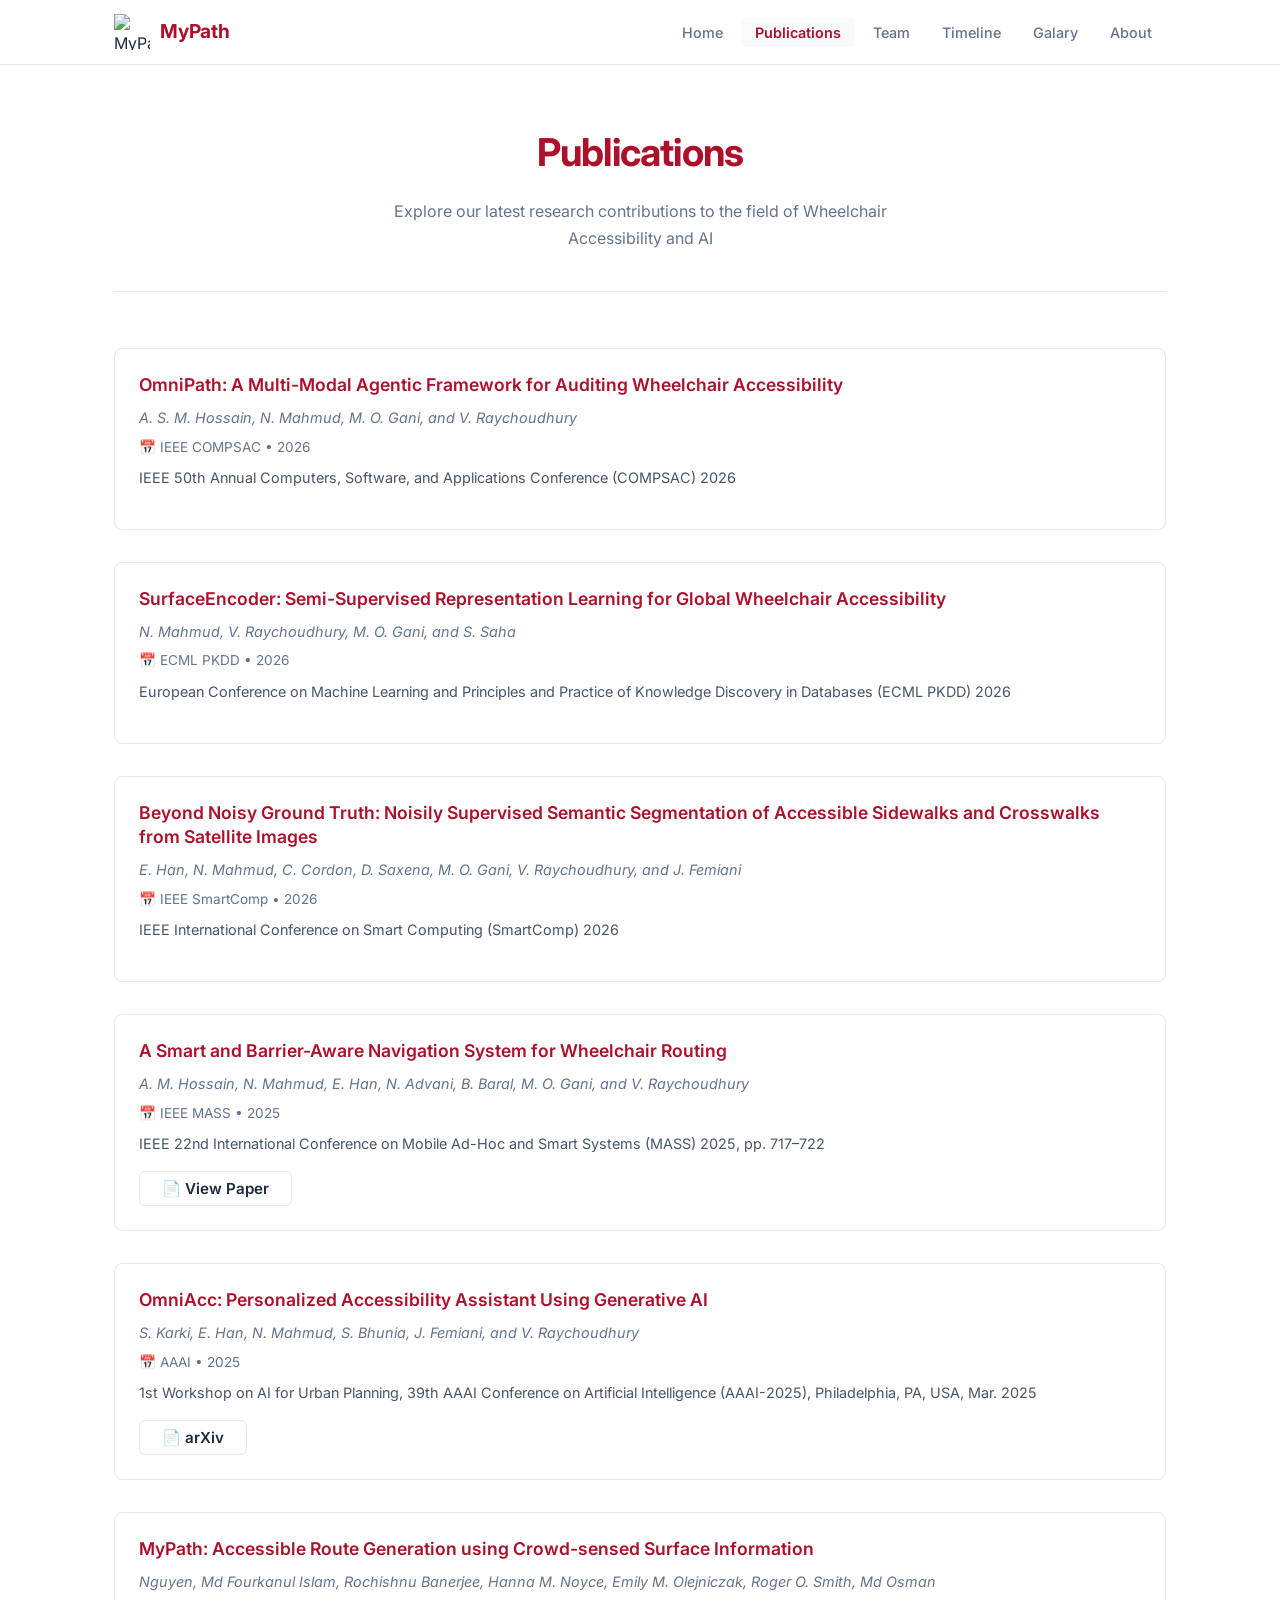
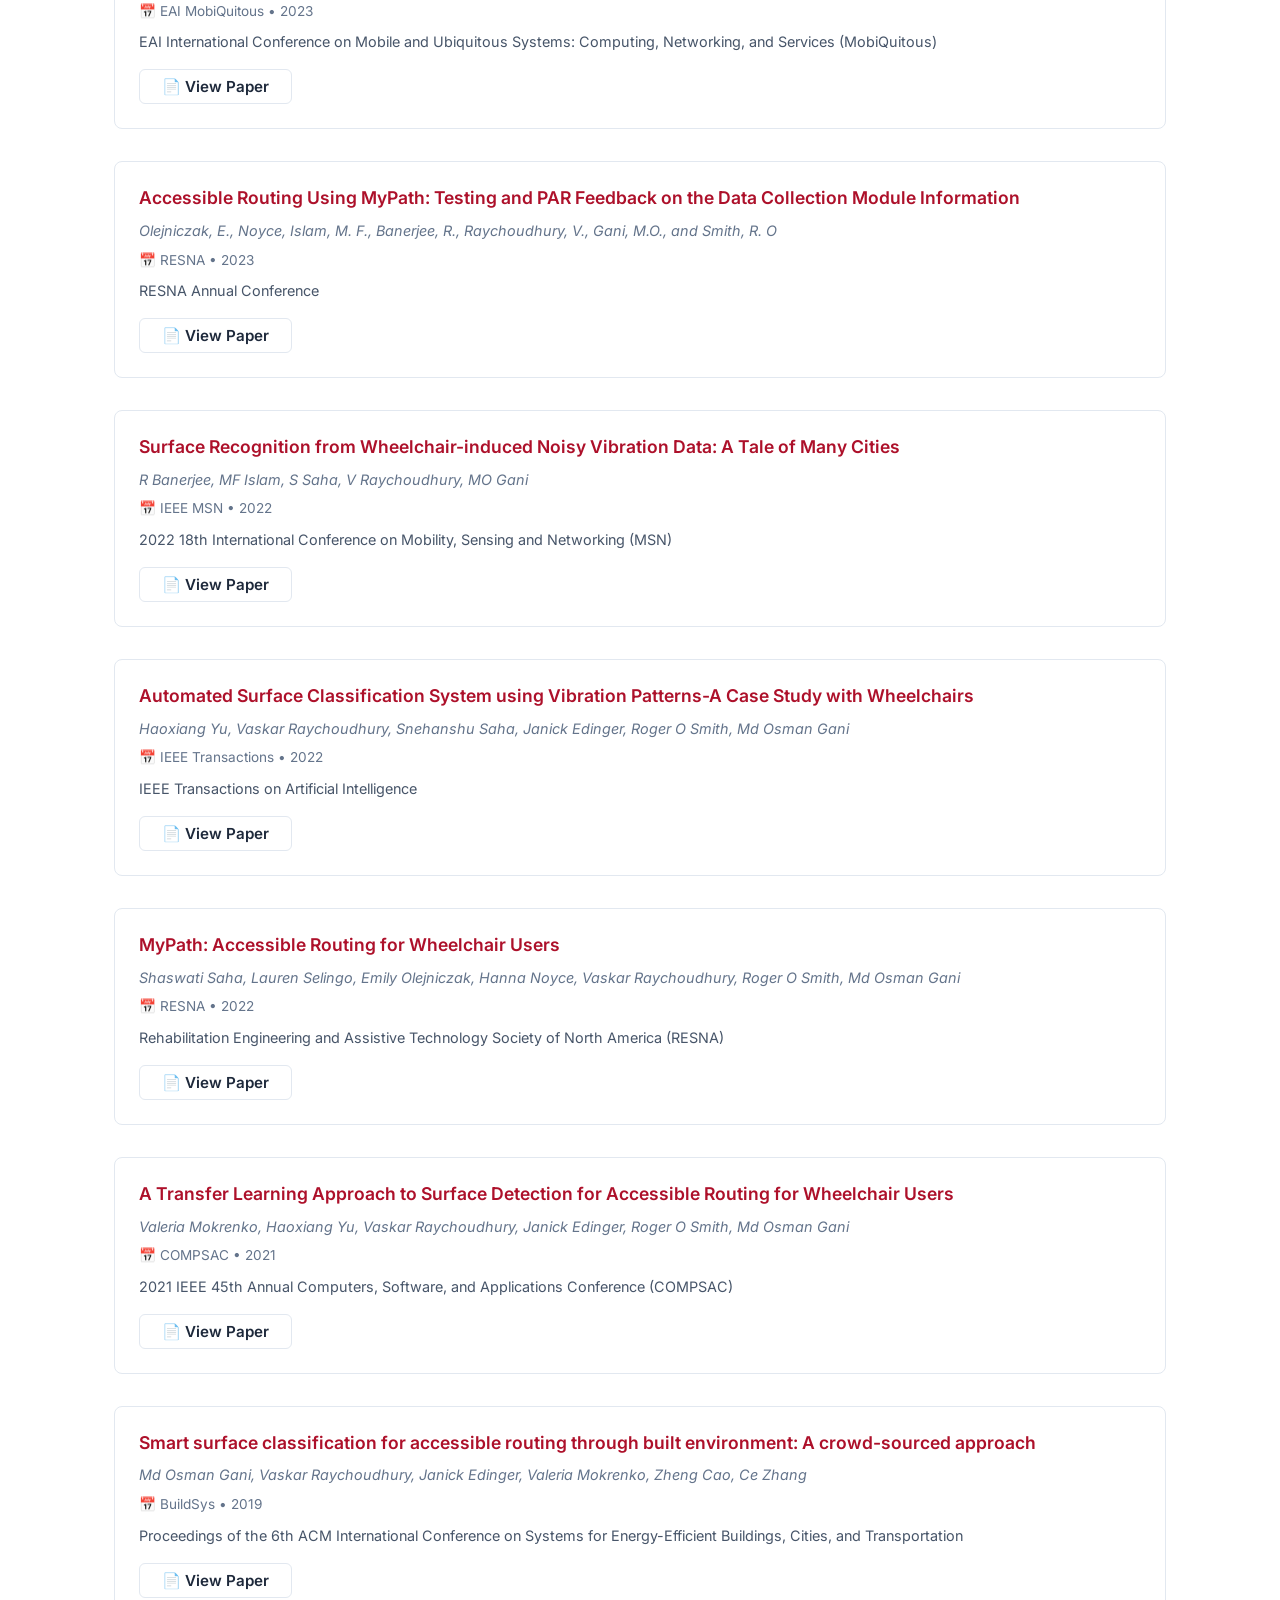
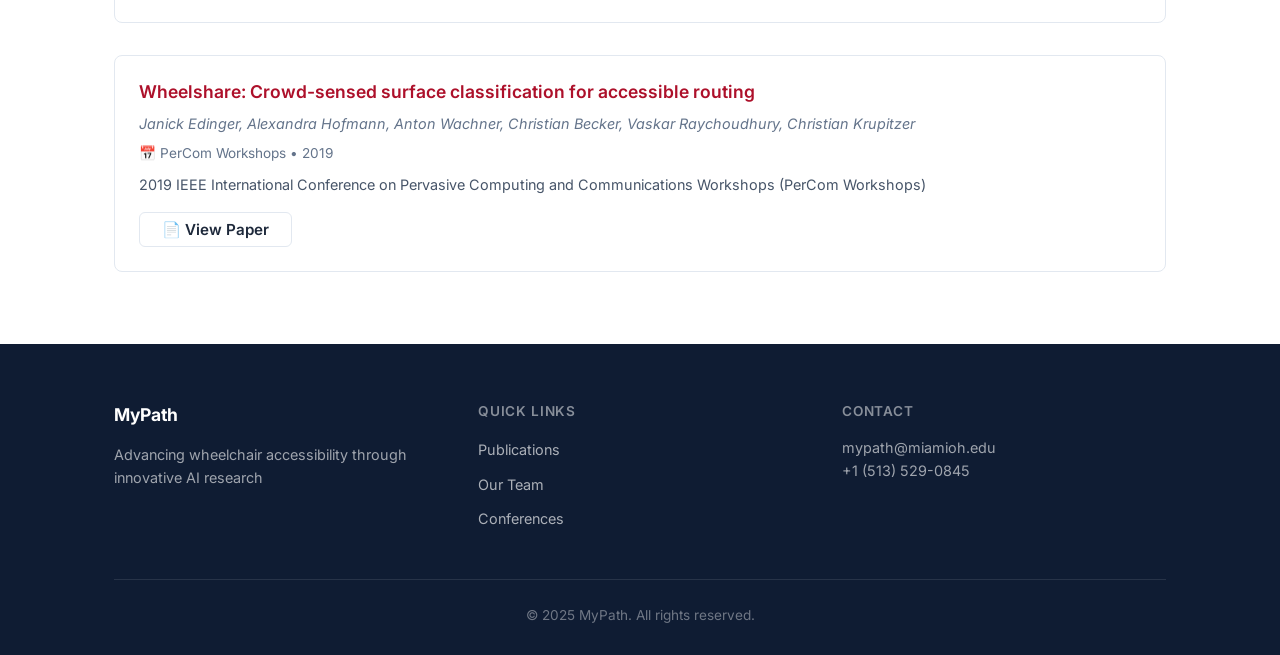
==== publications.html @ 0381cbd0 "Updated publications" ====
<!DOCTYPE html>
<html lang="en">
  <head>
    <meta charset="UTF-8" />
    <meta name="viewport" content="width=device-width, initial-scale=1.0" />
    <title>Publications - MyPath Research Lab</title>
    <meta name="description" content="MyPath research publications on accessible routing, surface classification, wheelchair vibration sensing, and AI-powered mobility — conferences, workshops, and journals." />
    <meta name="keywords" content="MyPath publications, accessible routing research, wheelchair surface classification, vibration sensing, RESNA, MobiQuitous, BuildSys, IEEE, AAAI, accessible navigation papers" />
    <meta name="author" content="MyPath Research" />
    <meta property="og:title" content="Publications - MyPath Research Lab" />
    <meta property="og:description" content="Browse MyPath research publications on AI-powered accessible navigation, wheelchair routing, and surface classification." />
    <meta property="og:image" content="https://mypathar.github.io/pictures/mypath-logo.png" />
    <meta property="og:url" content="https://mypathar.github.io/publications.html" />
    <meta property="og:type" content="website" />
    <meta name="twitter:card" content="summary_large_image" />
    <meta name="twitter:title" content="Publications - MyPath Research Lab" />
    <meta name="twitter:description" content="Browse MyPath research publications on AI-powered accessible navigation and wheelchair routing." />
    <meta name="twitter:image" content="https://mypathar.github.io/pictures/mypath-logo.png" />
    <link rel="canonical" href="https://mypathar.github.io/publications.html" />
    <link rel="icon" type="image/png" href="pictures/mypath-logo.png" />
    <link rel="stylesheet" href="styles.css" />
    <link
      href="https://fonts.googleapis.com/css2?family=Inter:wght@300;400;500;600;700&display=swap"
      rel="stylesheet"
    />
  </head>
  <body>
    <nav class="navbar">
      <div class="nav-container">
        <div class="nav-logo">
          <img
            src="pictures/mypath-logo.png"
            alt="MyPath Logo"
            class="logo-img"
          />
          <span class="logo-text">MyPath</span>
        </div>
        <ul class="nav-menu" id="nav-menu">
          <li><a href="index.html" class="nav-link">Home</a></li>
          <li>
            <a href="publications.html" class="nav-link active">Publications</a>
          </li>
          <li><a href="team.html" class="nav-link">Team</a></li>
          <li><a href="timeline.html" class="nav-link">Timeline</a></li>
          <li><a href="galary.html" class="nav-link">Galary</a></li>
          <li><a href="about.html" class="nav-link">About</a></li>
        </ul>
        <div class="hamburger" id="hamburger">
          <span></span>
          <span></span>
          <span></span>
        </div>
      </div>
    </nav>

    <main class="main-content">
      <div class="container">
        <div class="page-header">
          <h1 class="page-title">Publications</h1>
          <p class="page-subtitle">
            Explore our latest research contributions to the field of Wheelchair
            Accessibility and AI
          </p>
        </div>


        <!-- Publications Grid -->
        <div class="publications-grid">

          <div class="card publication-card" data-type="accepted">
            <div class="card-header">
              <h3 class="card-title">
                OmniPath: A Multi-Modal Agentic Framework for Auditing Wheelchair Accessibility
              </h3>
              <p class="authors">
                A. S. M. Hossain, N. Mahmud, M. O. Gani, and V. Raychoudhury
              </p>
              <div class="publication-meta">
                <span>📅 IEEE COMPSAC • 2026</span>
              </div>
              <p class="conference-name">
                IEEE 50th Annual Computers, Software, and Applications Conference (COMPSAC) 2026
              </p>
            </div>
          </div>

          <div class="card publication-card" data-type="under-review">
            <div class="card-header">
              <h3 class="card-title">
                SurfaceEncoder: Semi-Supervised Representation Learning for Global Wheelchair Accessibility
              </h3>
              <p class="authors">
                N. Mahmud, V. Raychoudhury, M. O. Gani, and S. Saha
              </p>
              <div class="publication-meta">
                <span>📅 ECML PKDD • 2026</span>
              </div>
              <p class="conference-name">
                European Conference on Machine Learning and Principles and Practice of Knowledge Discovery in Databases (ECML PKDD) 2026
              </p>
            </div>
          </div>

          <div class="card publication-card" data-type="under-review">
            <div class="card-header">
              <h3 class="card-title">
                Beyond Noisy Ground Truth: Noisily Supervised Semantic Segmentation of Accessible Sidewalks and Crosswalks from Satellite Images
              </h3>
              <p class="authors">
                E. Han, N. Mahmud, C. Cordon, D. Saxena, M. O. Gani, V. Raychoudhury, and J. Femiani
              </p>
              <div class="publication-meta">
                <span>📅 IEEE SmartComp • 2026</span>
              </div>
              <p class="conference-name">
                IEEE International Conference on Smart Computing (SmartComp) 2026
              </p>
            </div>
          </div>

          <div class="card publication-card" data-type="conference">
            <div class="card-header">
              <h3 class="card-title">
                A Smart and Barrier-Aware Navigation System for Wheelchair Routing
              </h3>
              <p class="authors">
                A. M. Hossain, N. Mahmud, E. Han, N. Advani, B. Baral, M. O. Gani, and V. Raychoudhury
              </p>
              <div class="publication-meta">
                <span>📅 IEEE MASS • 2025</span>
              </div>
              <p class="conference-name">
                IEEE 22nd International Conference on Mobile Ad-Hoc and Smart Systems (MASS) 2025, pp. 717–722
              </p>
            </div>
            <div class="publication-actions">
              <a
                href="https://doi.org/10.1109/MASS66014.2025.00117"
                target="_blank"
                rel="noopener"
                class="btn btn-secondary"
                style="padding-top: 4px; padding-bottom: 4px; font-size: 0.95em"
                >📄 View Paper</a
              >
            </div>
          </div>

          <div class="card publication-card" data-type="workshop">
            <div class="card-header">
              <h3 class="card-title">
                OmniAcc: Personalized Accessibility Assistant Using Generative
                AI
              </h3>
              <p class="authors">
                S. Karki, E. Han, N. Mahmud, S. Bhunia, J. Femiani, and V.
                Raychoudhury
              </p>
              <div class="publication-meta">
                <span>📅 AAAI • 2025</span>
              </div>
              <p class="conference-name">
                1st Workshop on AI for Urban Planning, 39th AAAI Conference on Artificial Intelligence (AAAI-2025), Philadelphia, PA, USA, Mar. 2025
              </p>
            </div>
            <div class="publication-actions">
              <a
                href="https://arxiv.org/abs/2509.07220"
                target="_blank"
                rel="noopener"
                class="btn btn-secondary"
                style="padding-top: 4px; padding-bottom: 4px; font-size: 0.95em"
                >📄 arXiv</a
              >
            </div>
          </div>

          <div class="card publication-card" data-type="conference">
            <div class="card-header">
              <h3 class="card-title">
                MyPath: Accessible Route Generation using Crowd-sensed Surface
                Information
              </h3>
              <p class="authors">
                Nguyen, Md Fourkanul Islam, Rochishnu Banerjee, Hanna M. Noyce,
                Emily M. Olejniczak, Roger O. Smith, Md Osman
              </p>
              <div class="publication-meta">
                <span>📅 EAI MobiQuitous • 2023</span>
              </div>
              <p class="conference-name">
                EAI International Conference on Mobile and Ubiquitous Systems:
                Computing, Networking, and Services (MobiQuitous)
              </p>
            </div>

            <div class="publication-actions">
              <a
                href="https://link.springer.com/chapter/10.1007/978-3-031-63992-0_3"
                target="_blank"
                rel="noopener"
                class="btn btn-secondary"
                style="padding-top: 4px; padding-bottom: 4px; font-size: 0.95em"
                >📄 View Paper</a
              >
            </div>
          </div>

          <div class="card publication-card" data-type="conference">
            <div class="card-header">
              <h3 class="card-title">
                Accessible Routing Using MyPath: Testing and PAR Feedback on the
                Data Collection Module Information
              </h3>
              <p class="authors">
                Olejniczak, E., Noyce, Islam, M. F., Banerjee, R., Raychoudhury,
                V., Gani, M.O., and Smith, R. O
              </p>
              <div class="publication-meta">
                <span>📅 RESNA • 2023</span>
              </div>
              <p class="conference-name">RESNA Annual Conference</p>
            </div>
            <div class="publication-actions">
              <a
                href="https://www.resna.org/sites/default/files/conference/2023/PublicTransportation/91_Olejniczak/91_Olejniczak.pdf"
                target="_blank"
                rel="noopener"
                class="btn btn-secondary"
                style="padding-top: 4px; padding-bottom: 4px; font-size: 0.95em"
                >📄 View Paper</a
              >
            </div>
          </div>

          <div class="card publication-card" data-type="conference">
            <div class="card-header">
              <h3 class="card-title">
                Surface Recognition from Wheelchair-induced Noisy Vibration
                Data: A Tale of Many Cities
              </h3>
              <p class="authors">
                R Banerjee, MF Islam, S Saha, V Raychoudhury, MO Gani
              </p>
              <div class="publication-meta">
                <span>📅 IEEE MSN • 2022</span>
              </div>
              <p class="conference-name">
                2022 18th International Conference on Mobility, Sensing and
                Networking (MSN)
              </p>
            </div>
            <div class="publication-actions">
              <a
                href="https://www.computer.org/csdl/proceedings-article/msn/2022/645700a619/1LUtWSX7qEM"
                target="_blank"
                rel="noopener"
                class="btn btn-secondary"
                style="padding-top: 4px; padding-bottom: 4px; font-size: 0.95em"
                >📄 View Paper</a
              >
            </div>
          </div>

          <div class="card publication-card" data-type="conference">
            <div class="card-header">
              <h3 class="card-title">
                Automated Surface Classification System using Vibration
                Patterns-A Case Study with Wheelchairs
              </h3>
              <p class="authors">
                Haoxiang Yu, Vaskar Raychoudhury, Snehanshu Saha, Janick
                Edinger, Roger O Smith, Md Osman Gani
              </p>
              <div class="publication-meta">
                <span>📅 IEEE Transactions • 2022</span>
              </div>
              <p class="conference-name">
                IEEE Transactions on Artificial Intelligence
              </p>
            </div>
            <div class="publication-actions">
              <a
                href="https://ieeexplore.ieee.org/abstract/document/9829917/?casa_token=AHIBTDdiNUcAAAAA:NPrz9qynTce0lWvMxd6I2OlhhcflePcMvurWHIBHwPHZQvpqkxbhAfQjuvuYwvIgs21aBVTn4A"
                target="_blank"
                rel="noopener"
                class="btn btn-secondary"
                style="padding-top: 4px; padding-bottom: 4px; font-size: 0.95em"
                >📄 View Paper</a
              >
            </div>
          </div>

          <div class="card publication-card" data-type="conference">
            <div class="card-header">
              <h3 class="card-title">
                MyPath: Accessible Routing for Wheelchair Users
              </h3>
              <p class="authors">
                Shaswati Saha, Lauren Selingo, Emily Olejniczak, Hanna Noyce,
                Vaskar Raychoudhury, Roger O Smith, Md Osman Gani
              </p>
              <div class="publication-meta">
                <span>📅 RESNA • 2022</span>
              </div>
              <p class="conference-name">
                Rehabilitation Engineering and Assistive Technology Society of
                North America (RESNA)
              </p>
            </div>
            <div class="publication-actions">
              <a
                href="https://www.resna.org/sites/default/files/conference/2022/PublicTransportation/80_Saha/80_Saha.pdf"
                target="_blank"
                rel="noopener"
                class="btn btn-secondary"
                style="padding-top: 4px; padding-bottom: 4px; font-size: 0.95em"
                >📄 View Paper</a
              >
            </div>
          </div>

          <div class="card publication-card" data-type="conference">
            <div class="card-header">
              <h3 class="card-title">
                A Transfer Learning Approach to Surface Detection for Accessible
                Routing for Wheelchair Users
              </h3>
              <p class="authors">
                Valeria Mokrenko, Haoxiang Yu, Vaskar Raychoudhury, Janick
                Edinger, Roger O Smith, Md Osman Gani
              </p>
              <div class="publication-meta">
                <span>📅 COMPSAC • 2021</span>
              </div>
              <p class="conference-name">
                2021 IEEE 45th Annual Computers, Software, and Applications
                Conference (COMPSAC)
              </p>
            </div>
            <div class="publication-actions">
              <a
                href="https://ieeexplore.ieee.org/abstract/document/9529616/?casa_token=fOYpxjCiDSsAAAAA:-hQW458_LZPBHwhVqYeuJUHUiM45Me_IyCfBo8U-XacJdexR4kIi2dTxtigo4-vSuVsgvkph_Q"
                target="_blank"
                rel="noopener"
                class="btn btn-secondary"
                style="padding-top: 4px; padding-bottom: 4px; font-size: 0.95em"
                >📄 View Paper</a
              >
            </div>
          </div>

          <div class="card publication-card" data-type="conference">
            <div class="card-header">
              <h3 class="card-title">
                Smart surface classification for accessible routing through
                built environment: A crowd-sourced approach
              </h3>
              <p class="authors">
                Md Osman Gani, Vaskar Raychoudhury, Janick Edinger, Valeria
                Mokrenko, Zheng Cao, Ce Zhang
              </p>
              <div class="publication-meta">
                <span>📅 BuildSys • 2019</span>
              </div>
              <p class="conference-name">
                Proceedings of the 6th ACM International Conference on Systems
                for Energy-Efficient Buildings, Cities, and Transportation
              </p>
            </div>
            <div class="publication-actions">
              <a
                href="https://dl.acm.org/doi/abs/10.1145/3360322.3360863"
                target="_blank"
                rel="noopener"
                class="btn btn-secondary"
                style="padding-top: 4px; padding-bottom: 4px; font-size: 0.95em"
                >📄 View Paper</a
              >
            </div>
          </div>

          <div class="card publication-card" data-type="workshop">
            <div class="card-header">
              <h3 class="card-title">
                Wheelshare: Crowd-sensed surface classification for accessible
                routing
              </h3>
              <p class="authors">
                Janick Edinger, Alexandra Hofmann, Anton Wachner, Christian
                Becker, Vaskar Raychoudhury, Christian Krupitzer
              </p>
              <div class="publication-meta">
                <span>📅 PerCom Workshops • 2019</span>
              </div>
              <p class="conference-name">
                2019 IEEE International Conference on Pervasive Computing and
                Communications Workshops (PerCom Workshops)
              </p>
            </div>
            <div class="publication-actions">
              <a
                href="https://ieeexplore.ieee.org/abstract/document/8730849/?casa_token=A8lmkAloAIkAAAAA:06HqHKfYmDBBNzQoqdJC2lKxKalH5ZN1Ly_ykyPEeGXnRf5nS2gBDQjF7tagyPfA7I2PW4zeoQ"
                target="_blank"
                rel="noopener"
                class="btn btn-secondary"
                style="padding-top: 4px; padding-bottom: 4px; font-size: 0.95em"
                >📄 View Paper</a
              >
            </div>
          </div>
        </div>
      </div>
    </main>

    <footer class="footer">
      <div class="container">
        <div class="footer-grid">
          <div class="footer-section">
            <h3 class="footer-title">MyPath</h3>
            <p>
              Advancing wheelchair accessibility through innovative AI research
            </p>
          </div>
          <div class="footer-section">
            <h4>Quick Links</h4>
            <ul>
              <li><a href="publications.html">Publications</a></li>
              <li><a href="team.html">Our Team</a></li>
              <li><a href="conferences.html">Conferences</a></li>
            </ul>
          </div>
          <div class="footer-section">
            <h4>Contact</h4>
            <div>
              <p>mypath@miamioh.edu</p>
              <p>+1 (513) 529-0845</p>
            </div>
          </div>
        </div>
        <div class="footer-bottom">
          <p>&copy; 2025 MyPath. All rights reserved.</p>
        </div>
      </div>
    </footer>

    <script src="script.js"></script>
  </body>
</html>
---- styles.css ----
/* ─── Reset & Base ─────────────────────────────────────────────────────────── */
* {
    margin: 0;
    padding: 0;
    box-sizing: border-box;
}

:root {
    --accent:      #AD102A;   /* Miami Red */
    --accent-dark: #8b0d22;
    --navy:        #AD102A;   /* Miami Red - headings */
    --text:        #1e293b;
    --muted:       #64748b;
    --border:      #e2e8f0;
    --bg:          #f8fafc;
    --white:       #ffffff;
}

body {
    font-family: 'Inter', sans-serif;
    line-height: 1.65;
    color: var(--text);
    background: var(--white);
    min-height: 100vh;
}

.container {
    max-width: 1100px;
    margin: 0 auto;
    padding: 0 24px;
}

/* ─── Navigation ────────────────────────────────────────────────────────────── */
.navbar {
    background: var(--white);
    border-bottom: 1px solid var(--border);
    position: sticky;
    top: 0;
    z-index: 1000;
}

.nav-container {
    max-width: 1100px;
    margin: 0 auto;
    padding: 0 24px;
    display: flex;
    justify-content: space-between;
    align-items: center;
    height: 64px;
}

.nav-logo {
    display: flex;
    align-items: center;
    gap: 10px;
    text-decoration: none;
}

.logo-img {
    width: 36px;
    height: 36px;
    object-fit: contain;
}

.logo-text {
    font-size: 1.2rem;
    font-weight: 700;
    color: var(--accent);
    letter-spacing: -0.01em;
}

.nav-menu {
    display: flex;
    list-style: none;
    gap: 4px;
}

.nav-link {
    text-decoration: none;
    color: var(--muted);
    font-weight: 500;
    font-size: 0.9rem;
    padding: 6px 14px;
    border-radius: 4px;
    transition: color 0.2s, background 0.2s;
}

.nav-link:hover {
    color: var(--accent);
    background: var(--bg);
}

.nav-link.active {
    color: var(--accent);
    font-weight: 600;
    background: var(--bg);
}

.hamburger {
    display: none;
    flex-direction: column;
    cursor: pointer;
    gap: 5px;
    z-index: 1001;
}

.hamburger span {
    width: 22px;
    height: 2px;
    background: var(--text);
    transition: 0.3s;
    border-radius: 1px;
}

.hamburger.active span:nth-child(1) { transform: rotate(-45deg) translate(-4px, 5px); }
.hamburger.active span:nth-child(2) { opacity: 0; }
.hamburger.active span:nth-child(3) { transform: rotate(45deg) translate(-4px, -5px); }

/* ─── Mobile Nav ─────────────────────────────────────────────────────────────── */
@media (max-width: 768px) {
    .hamburger { display: flex; }

    .nav-menu {
        position: fixed;
        left: -100%;
        top: 64px;
        flex-direction: column;
        background: var(--white);
        width: 100%;
        text-align: center;
        transition: 0.3s;
        box-shadow: 0 4px 16px rgba(0,0,0,0.08);
        padding: 16px 0;
        gap: 0;
        border-bottom: 1px solid var(--border);
    }

    .nav-menu.active { left: 0; }
    .nav-menu li { margin: 4px 0; }

    .nav-link {
        padding: 10px 20px;
        display: block;
        border-radius: 0;
    }

    .hero-title  { font-size: 2.2rem; }
    .hero-buttons { flex-direction: column; align-items: center; }
    .features-grid { grid-template-columns: 1fr; }
    .stats-grid { grid-template-columns: repeat(2, 1fr); }
    .footer-grid { grid-template-columns: 1fr; text-align: center; }
}

@media (max-width: 480px) {
    .hero-title { font-size: 1.8rem; }
    .stats-grid { grid-template-columns: 1fr; }
    .nav-container { padding: 0 16px; }
}

/* ─── Hero ───────────────────────────────────────────────────────────────────── */
.hero {
    padding: 96px 0 80px;
    text-align: center;
    background: var(--bg);
    border-bottom: 1px solid var(--border);
}

.hero-container {
    max-width: 1100px;
    margin: 0 auto;
    padding: 0 24px;
}

.hero-title {
    font-size: 3rem;
    font-weight: 700;
    margin-bottom: 20px;
    color: var(--navy);
    letter-spacing: -0.02em;
    line-height: 1.2;
    animation: fadeInUp 0.6s ease-out;
}

.hero-subtitle {
    font-size: 1.1rem;
    color: var(--muted);
    margin-bottom: 36px;
    max-width: 620px;
    margin-left: auto;
    margin-right: auto;
    line-height: 1.7;
    animation: fadeInUp 0.6s ease-out 0.15s both;
}

.hero-buttons {
    display: flex;
    gap: 12px;
    justify-content: center;
    flex-wrap: wrap;
    animation: fadeInUp 0.6s ease-out 0.3s both;
}

/* ─── Buttons ────────────────────────────────────────────────────────────────── */
.btn {
    padding: 10px 22px;
    border-radius: 6px;
    text-decoration: none;
    font-weight: 600;
    font-size: 0.9rem;
    transition: background 0.2s, border-color 0.2s, color 0.2s;
    border: 1.5px solid transparent;
    cursor: pointer;
    display: inline-block;
}

.btn-primary {
    background: var(--accent);
    color: var(--white);
    border-color: var(--accent);
}

.btn-primary:hover {
    background: var(--accent-dark);
    border-color: var(--accent-dark);
}

.btn-secondary {
    background: var(--white);
    color: var(--text);
    border-color: var(--border);
}

.btn-secondary:hover {
    background: var(--bg);
    border-color: #cbd5e1;
}

/* ─── Section Title ──────────────────────────────────────────────────────────── */
.section-title {
    font-size: 1.75rem;
    font-weight: 700;
    text-align: center;
    margin-bottom: 48px;
    color: var(--navy);
    letter-spacing: -0.01em;
}

/* ─── Features / Research Section ───────────────────────────────────────────── */
.features {
    padding: 72px 0;
    background: var(--white);
}

.features-grid {
    display: grid;
    grid-template-columns: repeat(auto-fit, minmax(280px, 1fr));
    gap: 24px;
}

.feature-card {
    background: var(--white);
    padding: 28px;
    border-radius: 8px;
    text-align: center;
    text-decoration: none;
    color: inherit;
    border: 1px solid var(--border);
    transition: border-color 0.2s, box-shadow 0.2s;
}

.feature-card:hover {
    border-color: #cbd5e1;
    box-shadow: 0 4px 16px rgba(0,0,0,0.06);
}

.feature-icon {
    font-size: 2rem;
    margin-bottom: 16px;
}

.feature-card h3 {
    font-size: 1.1rem;
    font-weight: 600;
    margin-bottom: 10px;
    color: var(--navy);
}

.feature-card p {
    color: var(--muted);
    line-height: 1.65;
    font-size: 0.95rem;
}

/* ─── Stats Section ──────────────────────────────────────────────────────────── */
.stats {
    padding: 72px 0;
    background: var(--accent);
    color: var(--white);
}

.stats-grid {
    display: grid;
    grid-template-columns: repeat(auto-fit, minmax(180px, 1fr));
    gap: 32px;
    text-align: center;
}

.stat-number {
    font-size: 2.5rem;
    font-weight: 700;
    margin-bottom: 6px;
    color: var(--white);
}

.stat-label {
    font-size: 0.95rem;
    color: rgba(255,255,255,0.75);
    font-weight: 500;
}

/* ─── Footer ─────────────────────────────────────────────────────────────────── */
.footer {
    background: #0f1c33;
    color: var(--white);
    padding: 56px 0 28px;
}

.footer-grid {
    display: grid;
    grid-template-columns: repeat(auto-fit, minmax(220px, 1fr));
    gap: 40px;
    margin-bottom: 40px;
}

.footer-title {
    font-size: 1.1rem;
    font-weight: 700;
    margin-bottom: 14px;
    color: var(--white);
}

.footer-section p {
    color: rgba(255,255,255,0.6);
    font-size: 0.9rem;
    line-height: 1.6;
}

.footer-section h4 {
    font-size: 0.85rem;
    font-weight: 600;
    margin-bottom: 14px;
    color: rgba(255,255,255,0.5);
    text-transform: uppercase;
    letter-spacing: 0.06em;
}

.footer-section ul { list-style: none; }
.footer-section ul li { margin-bottom: 8px; }

.footer-section a {
    color: rgba(255,255,255,0.65);
    text-decoration: none;
    font-size: 0.9rem;
    transition: color 0.2s;
}

.footer-section a:hover { color: var(--white); }

.footer-bottom {
    border-top: 1px solid rgba(255,255,255,0.1);
    padding-top: 24px;
    text-align: center;
    color: rgba(255,255,255,0.4);
    font-size: 0.85rem;
}

/* ─── Animations ─────────────────────────────────────────────────────────────── */
@keyframes fadeInUp {
    from { opacity: 0; transform: translateY(20px); }
    to   { opacity: 1; transform: translateY(0); }
}

/* ─── Cards ──────────────────────────────────────────────────────────────────── */
.card {
    background: var(--white);
    border-radius: 8px;
    padding: 24px;
    border: 1px solid var(--border);
    margin-bottom: 16px;
}

.card-header { margin-bottom: 14px; }

.card-title {
    font-size: 1.1rem;
    font-weight: 600;
    color: var(--navy);
    margin-bottom: 8px;
    line-height: 1.4;
}

/* ─── Badges ─────────────────────────────────────────────────────────────────── */
.badge {
    display: inline-block;
    padding: 3px 10px;
    border-radius: 4px;
    font-size: 0.78rem;
    font-weight: 600;
    margin: 3px;
    letter-spacing: 0.01em;
}

.badge-published   { background: #dcfce7; color: #166534; }
.badge-accepted    { background: #dbeafe; color: #1e40af; }
.badge-review      { background: #fef3c7; color: #92400e; }
.badge-journal     { background: #f3e8ff; color: #7c3aed; }
.badge-conference  { background: #ffedd5; color: #c2410c; }

/* ─── Page Layout ────────────────────────────────────────────────────────────── */
.main-content {
    padding: 56px 0;
    min-height: calc(100vh - 120px);
}

.page-header {
    text-align: center;
    margin-bottom: 56px;
    padding-bottom: 40px;
    border-bottom: 1px solid var(--border);
}

.page-title {
    font-size: 2.4rem;
    font-weight: 700;
    margin-bottom: 14px;
    color: var(--navy);
    letter-spacing: -0.02em;
}

.page-subtitle {
    font-size: 1rem;
    color: var(--muted);
    max-width: 560px;
    margin: 0 auto;
    line-height: 1.65;
}

/* ─── Publications ───────────────────────────────────────────────────────────── */
.filter-container {
    display: flex;
    justify-content: center;
    gap: 8px;
    margin-bottom: 40px;
    flex-wrap: wrap;
}

.filter-btn {
    padding: 6px 16px;
    border: 1.5px solid var(--border);
    background: var(--white);
    border-radius: 4px;
    cursor: pointer;
    transition: all 0.2s;
    font-weight: 500;
    font-size: 0.875rem;
    color: var(--muted);
}

.filter-btn:hover,
.filter-btn.active {
    background: var(--accent);
    color: var(--white);
    border-color: var(--accent);
}

.publications-grid { display: grid; gap: 16px; }

.publication-card { transition: border-color 0.2s; }

.publication-card:hover {
    border-color: #cbd5e1;
}

.authors {
    color: var(--muted);
    margin-bottom: 6px;
    font-style: italic;
    font-size: 0.9rem;
}

.publication-meta {
    color: var(--muted);
    font-size: 0.85rem;
    margin-bottom: 8px;
}

.badges {
    display: flex;
    gap: 6px;
    margin-bottom: 14px;
    flex-wrap: wrap;
}

.conference-name {
    color: #475569;
    line-height: 1.6;
    margin-bottom: 16px;
    font-size: 0.9rem;
}

.publication-actions {
    display: flex;
    gap: 10px;
    flex-wrap: wrap;
}

.text-muted { color: var(--muted); font-size: 0.875rem; }

/* ─── Team ───────────────────────────────────────────────────────────────────── */
.team-grid {
    display: grid;
    grid-template-columns: repeat(auto-fit, minmax(280px, 1fr));
    gap: 20px;
    margin-bottom: 40px;
}

.team-card {
    overflow: hidden;
    transition: border-color 0.2s;
    padding: 0;
}

.team-card:hover { border-color: #cbd5e1; }

.team-image {
    width: 100%;
    height: 220px;
    overflow: hidden;
    background: var(--bg);
}

.team-image img {
    width: 100%;
    height: 100%;
    object-fit: cover;
    transition: transform 0.3s ease;
}

.team-card:hover .team-image img { transform: scale(1.03); }

.team-info { padding: 20px 24px 24px; }

.team-info h3 {
    font-size: 1.1rem;
    font-weight: 700;
    margin-bottom: 8px;
    color: var(--navy);
}

.specialization {
    color: var(--accent);
    font-weight: 500;
    margin-bottom: 4px;
    font-size: 0.9rem;
}

.education {
    color: var(--muted);
    font-size: 0.85rem;
    margin-bottom: 10px;
}

.bio {
    color: #475569;
    line-height: 1.6;
    margin-bottom: 10px;
    font-size: 0.9rem;
}

.publications {
    color: var(--muted);
    font-size: 0.82rem;
    font-weight: 500;
}

.team-stats { margin-top: 48px; text-align: center; }

/* ─── Timeline ───────────────────────────────────────────────────────────────── */
.timeline {
    position: relative;
    max-width: 760px;
    margin: 0 auto;
}

.timeline::before {
    content: '';
    position: absolute;
    width: 2px;
    background: var(--border);
    top: 0;
    bottom: 0;
    left: 50%;
    margin-left: -1px;
}

.timeline-item {
    padding: 16px 40px;
    position: relative;
    background-color: inherit;
    width: 50%;
    margin-bottom: 32px;
}

.timeline-item:nth-child(odd)  { left: 0; }
.timeline-item:nth-child(even) { left: 50%; }

.timeline-item::before {
    content: '';
    position: absolute;
    width: 14px;
    height: 14px;
    background: var(--white);
    border: 2.5px solid var(--accent);
    top: 22px;
    border-radius: 50%;
    z-index: 1;
}

.timeline-item:nth-child(odd)::before  { right: -8px; }
.timeline-item:nth-child(even)::before { left: -8px; }

.timeline-date {
    position: absolute;
    top: 18px;
    padding: 3px 10px;
    background: var(--accent);
    color: var(--white);
    border-radius: 4px;
    font-weight: 600;
    font-size: 0.8rem;
    letter-spacing: 0.02em;
}

.timeline-item:nth-child(odd) .timeline-date  { right: 40px; }
.timeline-item:nth-child(even) .timeline-date { left: 40px; }

.timeline-content {
    padding: 18px 20px;
    background: var(--white);
    border-radius: 8px;
    border: 1px solid var(--border);
    margin-top: 18px;
}

.timeline-content h3 {
    color: var(--navy);
    margin-bottom: 10px;
    font-weight: 600;
    font-size: 1rem;
}

.timeline-content p {
    color: #475569;
    line-height: 1.65;
    margin-bottom: 14px;
    font-size: 0.9rem;
}

.timeline-tags {
    display: flex;
    gap: 6px;
    flex-wrap: wrap;
}

.tag {
    background: var(--bg);
    color: #475569;
    padding: 3px 10px;
    border-radius: 4px;
    font-size: 0.78rem;
    font-weight: 500;
    border: 1px solid var(--border);
}

/* ─── Conferences / Gallery ──────────────────────────────────────────────────── */
.conferences-grid {
    display: grid;
    grid-template-columns: repeat(auto-fit, minmax(320px, 1fr));
    gap: 20px;
    margin-bottom: 40px;
}

.conference-card {
    overflow: hidden;
    transition: border-color 0.2s;
    padding: 0;
}

.conference-card:hover { border-color: #cbd5e1; }

.conference-image {
    width: 100%;
    height: 180px;
    overflow: hidden;
    background: var(--bg);
}

.conference-image img {
    width: 100%;
    height: 100%;
    object-fit: cover;
    transition: transform 0.3s ease;
}

.conference-card:hover .conference-image img { transform: scale(1.03); }

.conference-info { padding: 20px 24px 24px; }

.conference-info h3 {
    font-size: 1.05rem;
    font-weight: 700;
    margin-bottom: 6px;
    color: var(--navy);
}

.conference-location {
    color: var(--muted);
    margin-bottom: 10px;
    font-weight: 500;
    font-size: 0.9rem;
}

.conference-description {
    color: #475569;
    line-height: 1.65;
    margin-bottom: 14px;
    font-size: 0.9rem;
}

.conference-tags {
    display: flex;
    gap: 6px;
    margin-bottom: 16px;
    flex-wrap: wrap;
}

.conference-stats { margin-top: 40px; text-align: center; }

/* ─── About Page ─────────────────────────────────────────────────────────────── */
.about-content {
    max-width: 760px;
    margin: 0 auto;
}

.focus-areas {
    display: grid;
    grid-template-columns: repeat(auto-fit, minmax(280px, 1fr));
    gap: 20px;
    margin-top: 20px;
}

.focus-area {
    padding: 20px;
    background: var(--bg);
    border-radius: 8px;
    border-left: 3px solid var(--accent);
}

.focus-area h3 {
    color: var(--navy);
    margin-bottom: 10px;
    font-weight: 600;
    font-size: 1rem;
}

.focus-area p {
    color: #475569;
    line-height: 1.65;
    font-size: 0.9rem;
}

.values-grid {
    display: grid;
    grid-template-columns: repeat(auto-fit, minmax(180px, 1fr));
    gap: 20px;
    margin-top: 20px;
}

.value-item { text-align: center; padding: 20px; }

.value-item h3 {
    color: var(--navy);
    margin-bottom: 10px;
    font-weight: 600;
    font-size: 1rem;
}

.value-item p { color: #475569; line-height: 1.65; font-size: 0.9rem; }

.partnership-logos {
    display: flex;
    justify-content: center;
    gap: 16px;
    flex-wrap: wrap;
    margin-top: 20px;
}

.partner {
    padding: 10px 20px;
    background: var(--bg);
    border-radius: 6px;
    color: #475569;
    font-weight: 500;
    font-size: 0.9rem;
    border: 1px solid var(--border);
}

.contact-grid {
    display: grid;
    grid-template-columns: repeat(auto-fit, minmax(180px, 1fr));
    gap: 20px;
    margin-top: 20px;
}

.contact-item h3 {
    color: var(--navy);
    margin-bottom: 6px;
    font-weight: 600;
    font-size: 0.95rem;
}

.contact-item p { color: #475569; line-height: 1.65; font-size: 0.9rem; }

/* ─── Research Description ───────────────────────────────────────────────────── */
.research-description {
    max-width: 860px;
    margin: 0 auto 56px;
    text-align: left;
}

.research-intro,
.research-details,
.research-impact {
    font-size: 1rem;
    line-height: 1.8;
    color: #475569;
    margin-bottom: 20px;
}

.research-intro {
    font-size: 1.05rem;
    font-weight: 500;
    color: var(--text);
}

.rounded-corner { border-radius: 8px; border: 1px solid var(--border); }

/* ─── Team Section ───────────────────────────────────────────────────────────── */
.team-section { margin-bottom: 56px; }

.team-section .section-title {
    font-size: 1.3rem;
    margin-bottom: 28px;
    text-align: left;
    padding-bottom: 10px;
    border-bottom: 2px solid var(--border);
}

/* ─── Signup / Eligibility ───────────────────────────────────────────────────── */
.signup-container { max-width: 1100px; margin: 0 auto; }

.signup-content {
    display: grid;
    grid-template-columns: 1fr 1fr;
    gap: 56px;
    align-items: start;
}

.study-info h2,
.study-info h3 { color: var(--navy); margin-bottom: 14px; }

.study-info h2 { font-size: 1.5rem; font-weight: 700; }
.study-info h3 { font-size: 1.1rem; font-weight: 600; margin-top: 28px; }

.study-info p {
    color: #475569;
    line-height: 1.7;
    margin-bottom: 16px;
    font-size: 0.95rem;
}

.study-requirements { list-style: none; padding: 0; margin-bottom: 20px; }

.study-requirements li {
    color: #475569;
    padding: 7px 0;
    padding-left: 20px;
    position: relative;
    font-size: 0.95rem;
}

.study-requirements li::before {
    content: "–";
    color: var(--accent);
    font-weight: bold;
    position: absolute;
    left: 0;
}

.study-benefits {
    background: var(--bg);
    padding: 20px;
    border-radius: 8px;
    border-left: 3px solid var(--accent);
    margin-top: 28px;
}

.study-benefits h3 { margin-top: 0; }

.study-benefits p {
    margin-bottom: 0;
    line-height: 1.8;
}

.signup-form-container {
    background: var(--white);
    border-radius: 8px;
    padding: 28px;
    border: 1px solid var(--border);
}

.signup-form h2 {
    color: var(--navy);
    margin-bottom: 20px;
    font-size: 1.4rem;
    font-weight: 700;
}

.form-group { margin-bottom: 18px; }

.form-group label {
    display: block;
    color: var(--text);
    font-weight: 500;
    margin-bottom: 5px;
    font-size: 0.9rem;
}

.form-group input,
.form-group select,
.form-group textarea {
    width: 100%;
    padding: 10px 12px;
    border: 1.5px solid var(--border);
    border-radius: 6px;
    font-size: 0.95rem;
    transition: border-color 0.2s;
    box-sizing: border-box;
    font-family: inherit;
    color: var(--text);
}

.form-group input:focus,
.form-group select:focus,
.form-group textarea:focus {
    outline: none;
    border-color: var(--accent);
}

.form-group textarea { resize: vertical; min-height: 90px; }

.checkbox-group { display: flex; align-items: flex-start; gap: 10px; }

.checkbox-label {
    display: flex;
    align-items: flex-start;
    gap: 10px;
    cursor: pointer;
    line-height: 1.5;
    margin-bottom: 0;
}

.checkbox-label input[type="checkbox"] { width: auto; margin: 0; }
.checkmark { flex-shrink: 0; }

.signup-form .btn-primary {
    width: 100%;
    margin-top: 20px;
    padding: 14px;
    font-size: 1rem;
}

@media (max-width: 768px) {
    .signup-content { grid-template-columns: 1fr; gap: 36px; }
    .signup-form-container { padding: 20px; }
    .team-section .section-title { text-align: center; }
}

/* ─── Eligibility ────────────────────────────────────────────────────────────── */
.eligibility-container {
    max-width: 960px;
    margin: 0 auto;
    display: grid;
    grid-template-columns: 1fr 1fr;
    gap: 48px;
    align-items: start;
}

.eligibility-checklist {
    background: var(--white);
    border-radius: 8px;
    padding: 28px;
    border: 1px solid var(--border);
}

.eligibility-checklist h2 {
    color: var(--navy);
    margin-bottom: 20px;
    font-size: 1.4rem;
    font-weight: 700;
}

.checklist-items { margin-bottom: 28px; }
.checklist-item { margin-bottom: 14px; }

.checkbox-wrapper { display: flex; align-items: center; gap: 10px; }

.checkbox-wrapper input[type="checkbox"] {
    width: 18px;
    height: 18px;
    accent-color: var(--accent);
}

.checkbox-wrapper label {
    color: var(--text);
    font-weight: 500;
    cursor: pointer;
    line-height: 1.5;
    font-size: 0.95rem;
}

.signup-action {
    text-align: center;
    padding-top: 20px;
    border-top: 1px solid var(--border);
}

.signup-instruction {
    color: var(--muted);
    margin-bottom: 16px;
    line-height: 1.6;
    font-size: 0.9rem;
}

.signup-btn { margin-bottom: 16px; padding: 12px 24px; font-size: 1rem; }

.mypath-logo { margin-top: 14px; }
.logo-small { width: 52px; height: 52px; object-fit: contain; }

.participation-steps {
    background: var(--bg);
    border-radius: 8px;
    padding: 28px;
    border: 1px solid var(--border);
}

.participation-steps h2 {
    color: var(--navy);
    margin-bottom: 14px;
    font-size: 1.4rem;
    font-weight: 700;
}

.steps-intro {
    color: #475569;
    margin-bottom: 24px;
    line-height: 1.65;
    font-size: 0.95rem;
}

.steps-list { display: flex; flex-direction: column; gap: 20px; }

.step-item { display: flex; gap: 14px; align-items: flex-start; }

.step-number {
    background: var(--accent);
    color: var(--white);
    width: 28px;
    height: 28px;
    border-radius: 50%;
    display: flex;
    align-items: center;
    justify-content: center;
    font-weight: 700;
    font-size: 0.85rem;
    flex-shrink: 0;
}

.step-content h3 {
    color: var(--navy);
    margin-bottom: 6px;
    font-weight: 600;
    font-size: 0.95rem;
}

.step-content p {
    color: #475569;
    line-height: 1.65;
    font-size: 0.9rem;
}

/* ─── App Tutorial ───────────────────────────────────────────────────────────── */
.app-tutorial {
    padding: 72px 0;
    background: var(--bg);
    border-top: 1px solid var(--border);
    border-bottom: 1px solid var(--border);
}

.tutorial-content {
    display: grid;
    grid-template-columns: 1fr 1fr;
    gap: 48px;
    align-items: center;
    margin-top: 36px;
}

.video-container {
    position: relative;
    width: 100%;
    height: 0;
    padding-bottom: 56.25%;
    border-radius: 8px;
    overflow: hidden;
    border: 1px solid var(--border);
}

.video-container iframe {
    position: absolute;
    top: 0;
    left: 0;
    width: 100%;
    height: 100%;
}

.tutorial-description h3 {
    color: var(--navy);
    margin-bottom: 14px;
    font-size: 1.25rem;
    font-weight: 700;
}

.tutorial-description p {
    color: #475569;
    line-height: 1.7;
    margin-bottom: 18px;
    font-size: 0.95rem;
}

.tutorial-features { list-style: none; padding: 0; }

.tutorial-features li {
    color: #475569;
    padding: 5px 0;
    padding-left: 20px;
    position: relative;
    font-size: 0.9rem;
}

.tutorial-features li::before {
    content: "✓";
    color: var(--accent);
    font-weight: bold;
    position: absolute;
    left: 0;
}

/* ─── Study Signup Section ───────────────────────────────────────────────────── */
.signup-study {
    padding: 72px 0;
    background: var(--white);
}

.study-signup-content {
    display: grid;
    grid-template-columns: 2fr 1fr;
    gap: 48px;
    align-items: center;
    margin-top: 36px;
}

.study-description h3 {
    color: var(--navy);
    margin-bottom: 14px;
    font-size: 1.25rem;
    font-weight: 700;
}

.study-description p {
    color: #475569;
    line-height: 1.7;
    margin-bottom: 20px;
    font-size: 0.95rem;
}

.study-benefits h4 {
    color: var(--navy);
    margin-bottom: 10px;
    font-weight: 600;
}

.study-benefits ul { list-style: none; padding: 0; }

.study-benefits li {
    color: #475569;
    padding: 4px 0;
    padding-left: 18px;
    position: relative;
    font-size: 0.9rem;
}

.study-benefits li::before {
    content: "–";
    color: var(--accent);
    font-weight: bold;
    position: absolute;
    left: 0;
}

.study-signup-action {
    background: var(--accent);
    color: var(--white);
    padding: 28px;
    border-radius: 8px;
    text-align: center;
}

.study-signup-action h4 {
    margin-bottom: 10px;
    font-size: 1.1rem;
    font-weight: 700;
}

.study-signup-action p {
    margin-bottom: 20px;
    opacity: 0.8;
    font-size: 0.9rem;
}

.study-signup-action .btn {
    background: var(--white);
    color: var(--accent);
    font-weight: 700;
    border-color: var(--white);
}

.study-signup-action .btn:hover {
    background: var(--bg);
}

@media (max-width: 768px) {
    .eligibility-container { grid-template-columns: 1fr; gap: 32px; }
    .tutorial-content       { grid-template-columns: 1fr; gap: 32px; }
    .study-signup-content   { grid-template-columns: 1fr; gap: 32px; }
    .eligibility-checklist,
    .participation-steps    { padding: 20px; }
}

/* ─── Video Grid ─────────────────────────────────────────────────────────────── */
.video-grid-section {
    margin-top: 56px;
    padding-top: 40px;
    border-top: 1px solid var(--border);
}

.video-grid-title {
    font-size: 1.4rem;
    font-weight: 700;
    text-align: center;
    margin-bottom: 36px;
    color: var(--navy);
}

.video-grid {
    display: grid;
    grid-template-columns: repeat(auto-fit, minmax(280px, 1fr));
    gap: 24px;
    justify-items: center;
}

.video-grid-item {
    background: var(--white);
    border-radius: 8px;
    padding: 16px;
    border: 1px solid var(--border);
    transition: border-color 0.2s;
    max-width: 340px;
    width: 100%;
}

.video-grid-item:hover { border-color: #cbd5e1; }

.video-thumbnail {
    position: relative;
    width: 100%;
    height: 0;
    padding-bottom: 56.25%;
    border-radius: 6px;
    overflow: hidden;
    margin-bottom: 14px;
}

.video-thumbnail iframe {
    position: absolute;
    top: 0;
    left: 0;
    width: 100%;
    height: 100%;
}

.video-description h4 {
    color: var(--navy);
    font-size: 1rem;
    font-weight: 600;
    margin-bottom: 6px;
}

.video-description p {
    color: var(--muted);
    line-height: 1.6;
    font-size: 0.875rem;
}

@media (max-width: 768px) {
    .video-grid { grid-template-columns: 1fr; gap: 20px; }
    .video-grid-item { max-width: 100%; }
}

/* ─── Signup button disabled ─────────────────────────────────────────────────── */
.signup-btn:disabled {
    background: #94a3b8 !important;
    border-color: #94a3b8 !important;
    cursor: not-allowed !important;
    transform: none !important;
}

.signup-btn:disabled:hover {
    transform: none !important;
}

/* ─── App Showcase ───────────────────────────────────────────────────────────── */
.app-showcase {
    padding: 80px 0;
    background: var(--bg);
    border-top: 1px solid var(--border);
    border-bottom: 1px solid var(--border);
}

.app-showcase-subtitle {
    text-align: center;
    font-size: 1rem;
    color: var(--muted);
    max-width: 660px;
    margin: 0 auto 64px;
    line-height: 1.7;
}

.features-showcase-grid {
    display: grid;
    grid-template-columns: repeat(auto-fit, minmax(320px, 1fr));
    gap: 24px;
}

.feature-showcase-card {
    background: var(--white);
    border-radius: 8px;
    overflow: hidden;
    border: 1px solid var(--border);
    transition: border-color 0.2s, box-shadow 0.2s;
}

.feature-showcase-card:hover {
    border-color: #cbd5e1;
    box-shadow: 0 4px 16px rgba(0,0,0,0.06);
}

.feature-showcase-wide { grid-column: span 2; }

.feature-image-container {
    position: relative;
    background: var(--bg);
    display: flex;
    align-items: center;
    justify-content: center;
    overflow: hidden;
}

.feature-image {
    max-width: 160px;
    height: auto;
    border-radius: 8px;
    border: 1px solid var(--border);
    transition: transform 0.3s ease;
    z-index: 2;
    position: relative;
}

.feature-showcase-card:hover .feature-image { transform: scale(1.03); }

.feature-overlay { position: absolute; top: 16px; right: 16px; z-index: 3; }

.feature-badge {
    background: var(--accent);
    color: var(--white);
    padding: 5px 12px;
    border-radius: 4px;
    font-size: 0.78rem;
    font-weight: 600;
}

.feature-content { padding: 24px; }

.feature-title {
    font-size: 1.15rem;
    font-weight: 700;
    color: var(--navy);
    margin-bottom: 12px;
    line-height: 1.3;
}

.feature-description {
    color: var(--muted);
    line-height: 1.7;
    font-size: 0.9rem;
    margin-bottom: 20px;
}

.feature-highlights { display: flex; flex-wrap: wrap; gap: 8px; }

.highlight-item {
    background: var(--bg);
    color: #475569;
    padding: 5px 12px;
    border-radius: 4px;
    font-size: 0.8rem;
    font-weight: 500;
    border: 1px solid var(--border);
}

.feature-showcase-wide .feature-image-container { height: 220px; }
.feature-showcase-wide .feature-content { padding: 24px 28px; }

@media (max-width: 1024px) {
    .features-showcase-grid { grid-template-columns: repeat(auto-fit, minmax(300px, 1fr)); gap: 20px; }
    .feature-showcase-wide  { grid-column: span 1; }
}

@media (max-width: 768px) {
    .app-showcase { padding: 64px 0; }
    .features-showcase-grid { grid-template-columns: 1fr; gap: 20px; }
    .feature-image-container { height: 200px; }
    .feature-image  { max-width: 130px; }
    .feature-content { padding: 20px; }
    .highlight-item { text-align: center; }
}

/* ─── Our App Section ────────────────────────────────────────────────────────── */
.our-app {
    padding: 80px 0;
    background: var(--white);
    border-top: 1px solid var(--border);
    border-bottom: 1px solid var(--border);
}

.our-app-layout {
    display: grid;
    grid-template-columns: 1fr 1fr;
    gap: 64px;
    align-items: center;
}

.our-app-title {
    font-size: 2rem;
    font-weight: 700;
    color: var(--navy);
    margin-bottom: 16px;
    letter-spacing: -0.02em;
}

.our-app-desc {
    font-size: 1rem;
    color: #475569;
    line-height: 1.75;
    margin-bottom: 20px;
}

.our-app-features {
    list-style: none;
    padding: 0;
    margin-bottom: 32px;
}

.our-app-features li {
    color: #475569;
    padding: 5px 0;
    padding-left: 20px;
    position: relative;
    font-size: 0.9rem;
}

.our-app-features li::before {
    content: "–";
    color: var(--accent);
    font-weight: bold;
    position: absolute;
    left: 0;
}

.our-app-store { display: flex; }

.appstore-btn {
    display: inline-block;
    text-decoration: none;
    transition: opacity 0.2s;
}

.appstore-btn:hover { opacity: 0.85; }

.appstore-badge {
    width: 180px;
    height: auto;
    display: block;
    border-radius: 10px;
}

.our-app-screenshots { width: 100%; }

.screenshot-grid {
    display: grid;
    grid-template-columns: repeat(3, 1fr);
    gap: 12px;
}

.screenshot-img {
    width: 100%;
    height: auto;
    border-radius: 10px;
    border: 1px solid var(--border);
    display: block;
    transition: border-color 0.2s;
}

.screenshot-img:hover { border-color: #94a3b8; }

@media (max-width: 1024px) {
    .our-app-layout {
        grid-template-columns: 1fr;
        gap: 40px;
    }

    .screenshot-grid { grid-template-columns: repeat(3, 1fr); }

    .our-app-title { font-size: 1.6rem; }
}

@media (max-width: 480px) {
    .screenshot-grid { grid-template-columns: repeat(2, 1fr); }
}

/* ─── Team stats (white card context) ───────────────────────────────────────── */
.team-stats .stat-number { color: var(--navy); }
.team-stats .stat-label  { color: var(--muted); }

/* ─── Previous Members ───────────────────────────────────────────────────────── */
.previous-members-grid {
    display: grid;
    grid-template-columns: repeat(auto-fit, minmax(320px, 1fr));
    gap: 14px;
    margin-bottom: 40px;
}

.previous-member-card {
    background: var(--bg);
    border: 1px solid var(--border);
    border-radius: 8px;
    padding: 18px 20px;
    transition: border-color 0.2s;
    position: relative;
    overflow: hidden;
}

.previous-member-card::before {
    content: '';
    position: absolute;
    top: 0;
    left: 0;
    width: 3px;
    height: 100%;
    background: var(--border);
}

.previous-member-card:hover {
    border-color: #cbd5e1;
}

.previous-member-info {
    display: flex;
    justify-content: space-between;
    align-items: flex-start;
    gap: 12px;
}

.previous-member-details { flex: 1; }

.previous-member-name {
    font-size: 1rem;
    font-weight: 600;
    color: var(--navy);
    margin-bottom: 4px;
}

.previous-member-role {
    display: inline-block;
    background: var(--border);
    color: var(--muted);
    padding: 3px 10px;
    border-radius: 4px;
    font-size: 0.78rem;
    font-weight: 500;
    margin-bottom: 6px;
}

.previous-member-education {
    color: var(--muted);
    font-size: 0.85rem;
    line-height: 1.5;
    margin: 0;
}

.previous-member-icon {
    flex-shrink: 0;
    width: 40px;
    height: 40px;
    background: var(--white);
    border-radius: 50%;
    display: flex;
    align-items: center;
    justify-content: center;
    border: 1px solid var(--border);
}

@media (max-width: 768px) {
    .previous-members-grid { grid-template-columns: 1fr; gap: 12px; }
    .previous-member-card  { padding: 16px; }
    .previous-member-icon  { width: 36px; height: 36px; }
}
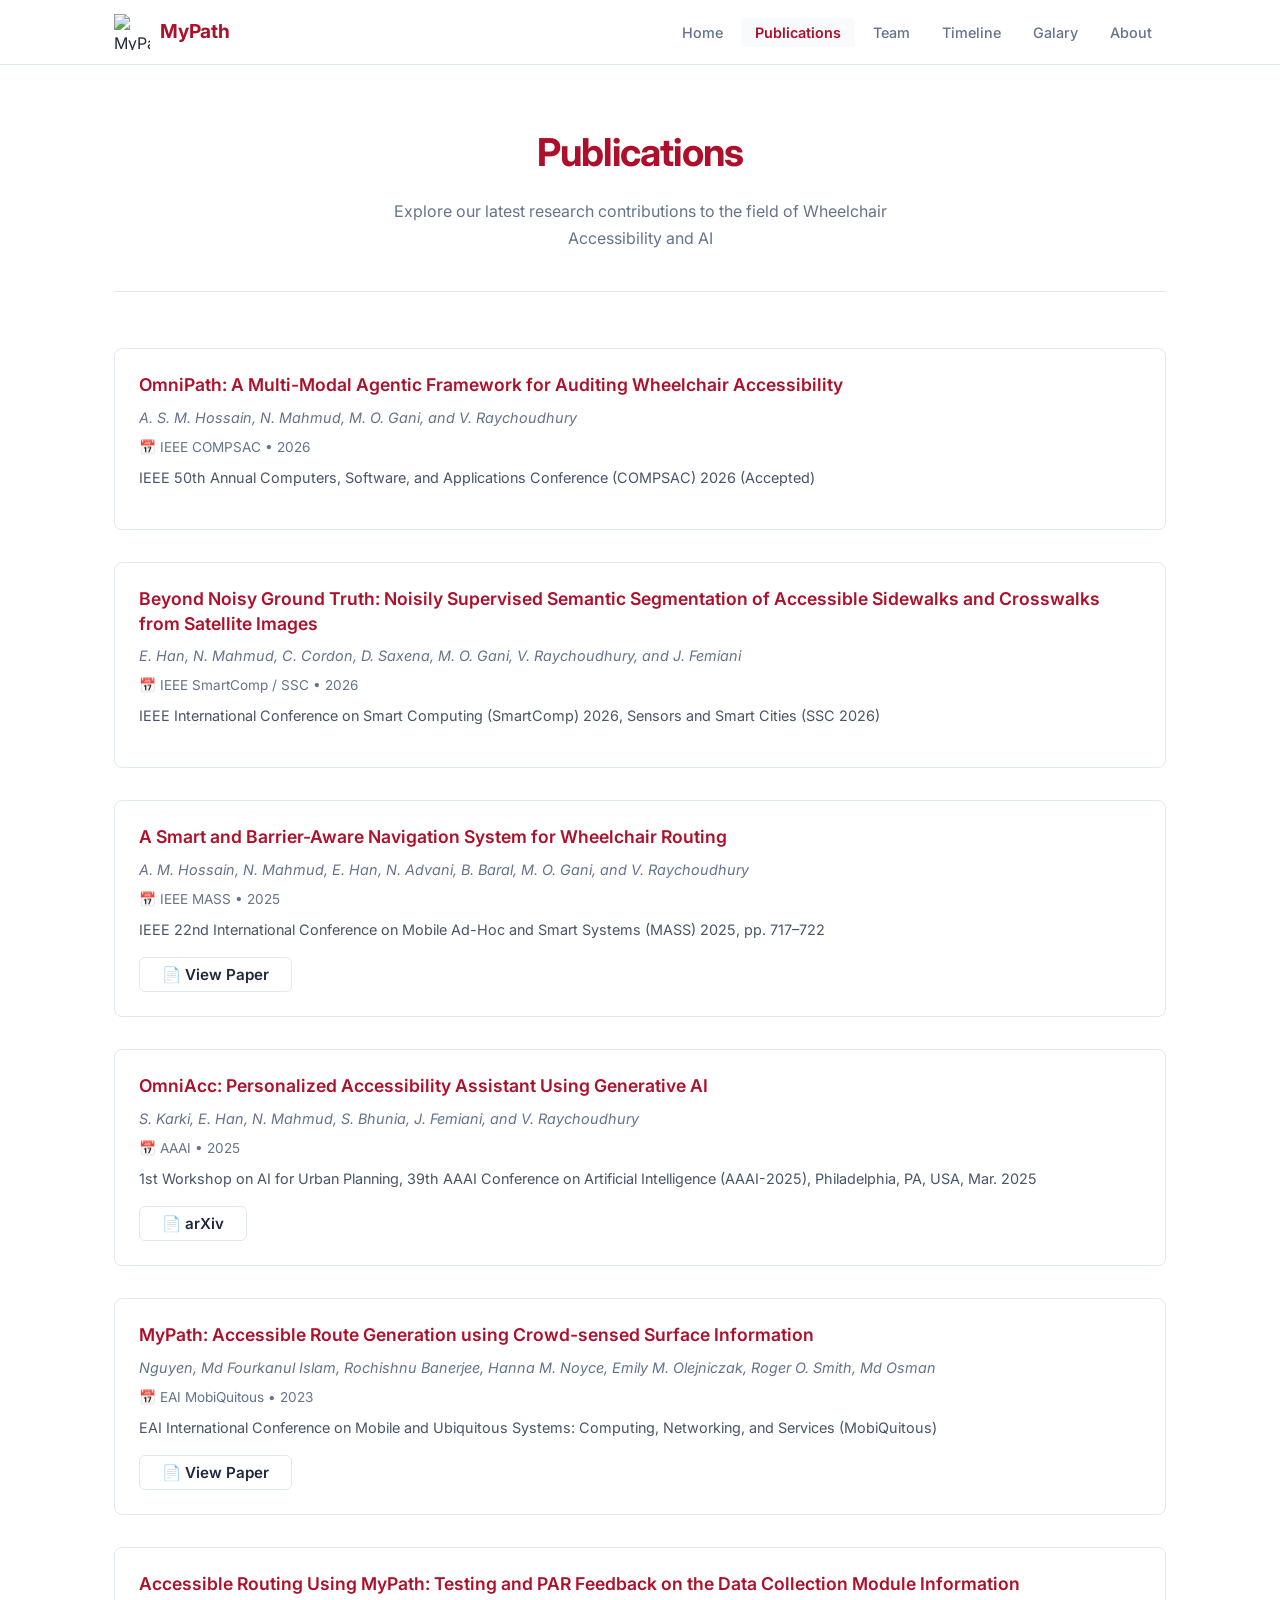
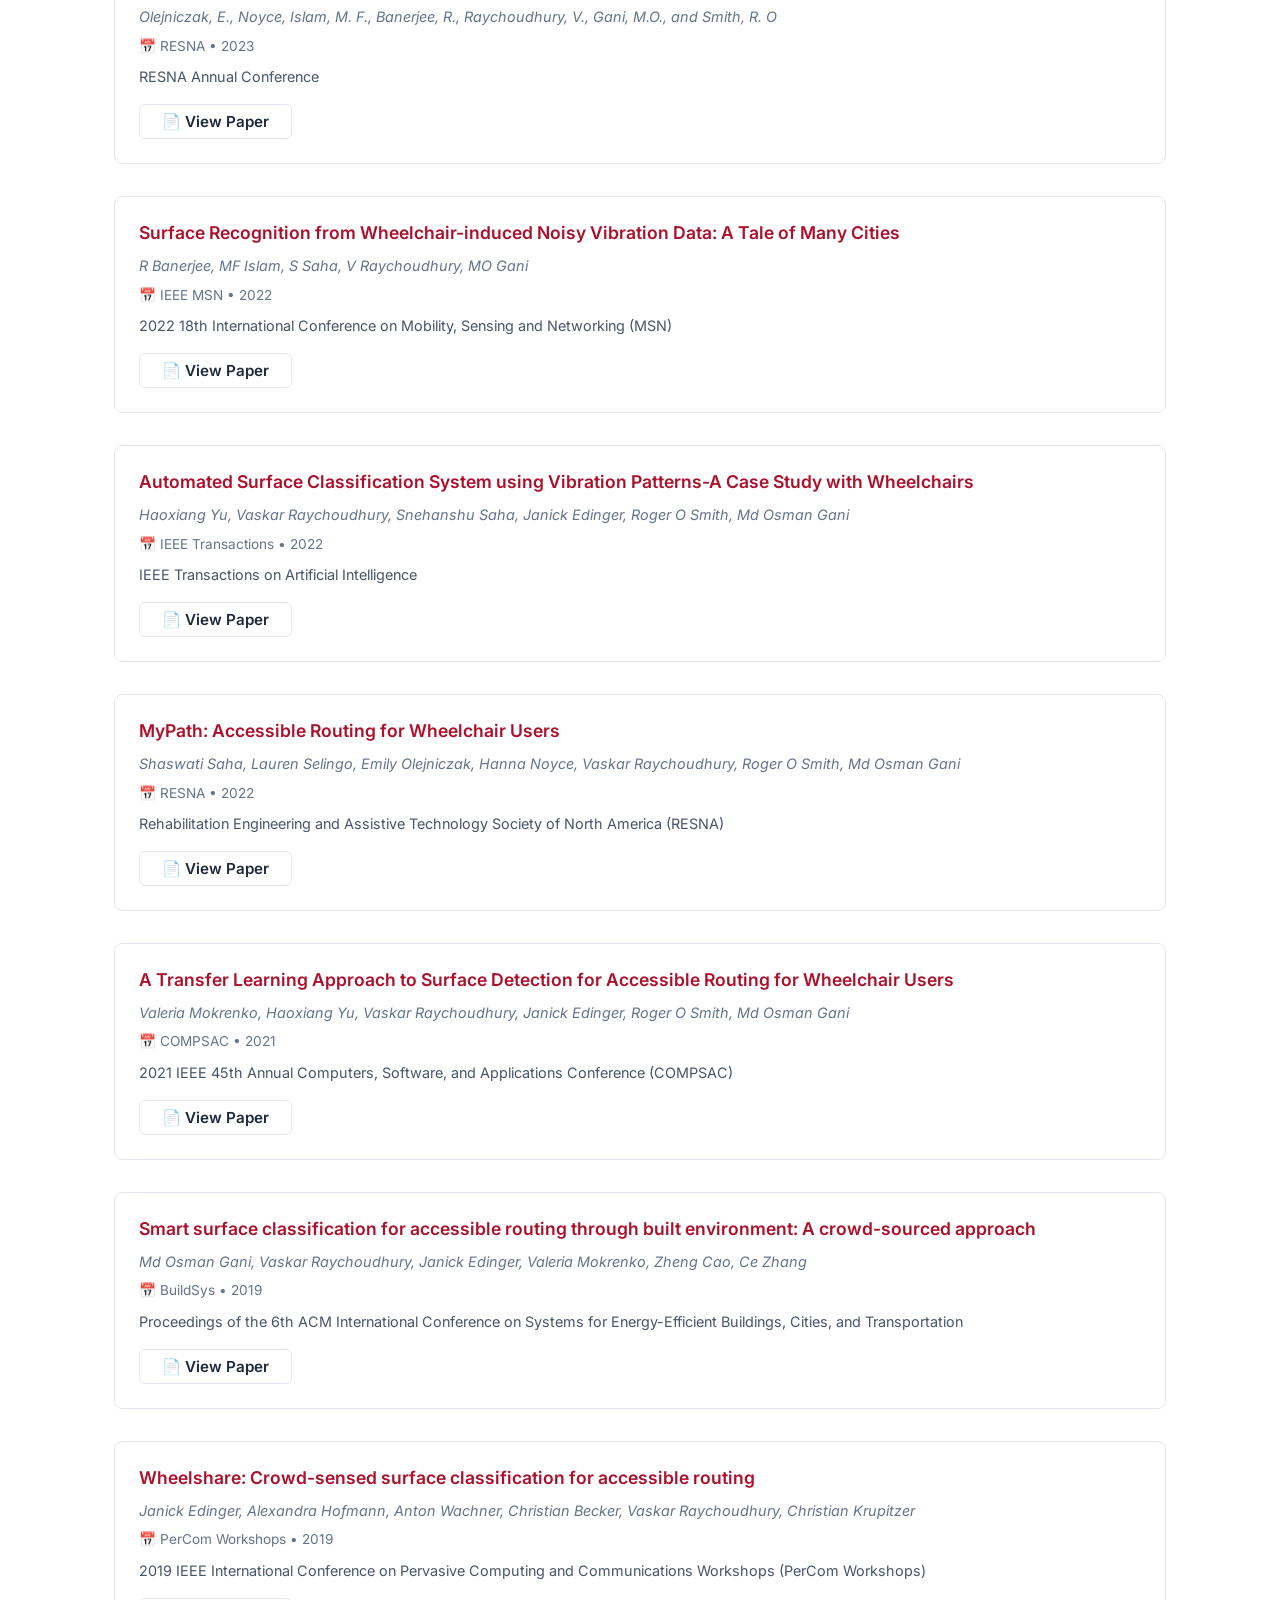
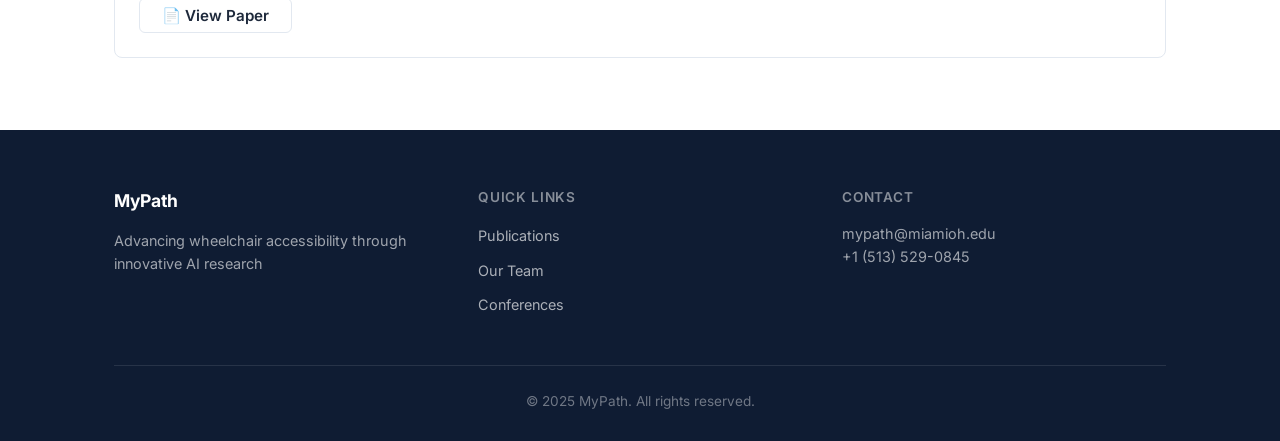
==== commit b29ec85a: "Added capstone proje ct" ====
--- a/publications.html
+++ b/publications.html
@@ -1,21 +1,42 @@
-<!DOCTYPE html>
+<!doctype html>
 <html lang="en">
   <head>
     <meta charset="UTF-8" />
     <meta name="viewport" content="width=device-width, initial-scale=1.0" />
     <title>Publications - MyPath Research Lab</title>
-    <meta name="description" content="MyPath research publications on accessible routing, surface classification, wheelchair vibration sensing, and AI-powered mobility — conferences, workshops, and journals." />
-    <meta name="keywords" content="MyPath publications, accessible routing research, wheelchair surface classification, vibration sensing, RESNA, MobiQuitous, BuildSys, IEEE, AAAI, accessible navigation papers" />
+    <meta
+      name="description"
+      content="MyPath research publications on accessible routing, surface classification, wheelchair vibration sensing, and AI-powered mobility — conferences, workshops, and journals."
+    />
+    <meta
+      name="keywords"
+      content="MyPath publications, accessible routing research, wheelchair surface classification, vibration sensing, RESNA, MobiQuitous, BuildSys, IEEE, AAAI, accessible navigation papers"
+    />
     <meta name="author" content="MyPath Research" />
     <meta property="og:title" content="Publications - MyPath Research Lab" />
-    <meta property="og:description" content="Browse MyPath research publications on AI-powered accessible navigation, wheelchair routing, and surface classification." />
-    <meta property="og:image" content="https://mypathar.github.io/pictures/mypath-logo.png" />
-    <meta property="og:url" content="https://mypathar.github.io/publications.html" />
+    <meta
+      property="og:description"
+      content="Browse MyPath research publications on AI-powered accessible navigation, wheelchair routing, and surface classification."
+    />
+    <meta
+      property="og:image"
+      content="https://mypathar.github.io/pictures/mypath-logo.png"
+    />
+    <meta
+      property="og:url"
+      content="https://mypathar.github.io/publications.html"
+    />
     <meta property="og:type" content="website" />
     <meta name="twitter:card" content="summary_large_image" />
     <meta name="twitter:title" content="Publications - MyPath Research Lab" />
-    <meta name="twitter:description" content="Browse MyPath research publications on AI-powered accessible navigation and wheelchair routing." />
-    <meta name="twitter:image" content="https://mypathar.github.io/pictures/mypath-logo.png" />
+    <meta
+      name="twitter:description"
+      content="Browse MyPath research publications on AI-powered accessible navigation and wheelchair routing."
+    />
+    <meta
+      name="twitter:image"
+      content="https://mypathar.github.io/pictures/mypath-logo.png"
+    />
     <link rel="canonical" href="https://mypathar.github.io/publications.html" />
     <link rel="icon" type="image/png" href="pictures/mypath-logo.png" />
     <link rel="stylesheet" href="styles.css" />
@@ -63,14 +84,13 @@
           </p>
         </div>
 
-
         <!-- Publications Grid -->
         <div class="publications-grid">
-
           <div class="card publication-card" data-type="accepted">
             <div class="card-header">
               <h3 class="card-title">
-                OmniPath: A Multi-Modal Agentic Framework for Auditing Wheelchair Accessibility
+                OmniPath: A Multi-Modal Agentic Framework for Auditing
+                Wheelchair Accessibility
               </h3>
               <p class="authors">
                 A. S. M. Hossain, N. Mahmud, M. O. Gani, and V. Raychoudhury
@@ -79,7 +99,8 @@
                 <span>📅 IEEE COMPSAC • 2026</span>
               </div>
               <p class="conference-name">
-                IEEE 50th Annual Computers, Software, and Applications Conference (COMPSAC) 2026
+                IEEE 50th Annual Computers, Software, and Applications
+                Conference (COMPSAC) 2026 (Accepted)
               </p>
             </div>
           </div>
@@ -87,50 +108,40 @@
           <div class="card publication-card" data-type="under-review">
             <div class="card-header">
               <h3 class="card-title">
-                SurfaceEncoder: Semi-Supervised Representation Learning for Global Wheelchair Accessibility
-              </h3>
-              <p class="authors">
-                N. Mahmud, V. Raychoudhury, M. O. Gani, and S. Saha
-              </p>
-              <div class="publication-meta">
-                <span>📅 ECML PKDD • 2026</span>
-              </div>
-              <p class="conference-name">
-                European Conference on Machine Learning and Principles and Practice of Knowledge Discovery in Databases (ECML PKDD) 2026
-              </p>
-            </div>
-          </div>
-
-          <div class="card publication-card" data-type="under-review">
-            <div class="card-header">
-              <h3 class="card-title">
-                Beyond Noisy Ground Truth: Noisily Supervised Semantic Segmentation of Accessible Sidewalks and Crosswalks from Satellite Images
-              </h3>
-              <p class="authors">
-                E. Han, N. Mahmud, C. Cordon, D. Saxena, M. O. Gani, V. Raychoudhury, and J. Femiani
-              </p>
-              <div class="publication-meta">
-                <span>📅 IEEE SmartComp • 2026</span>
-              </div>
-              <p class="conference-name">
-                IEEE International Conference on Smart Computing (SmartComp) 2026
-              </p>
-            </div>
-          </div>
-
-          <div class="card publication-card" data-type="conference">
-            <div class="card-header">
-              <h3 class="card-title">
-                A Smart and Barrier-Aware Navigation System for Wheelchair Routing
-              </h3>
-              <p class="authors">
-                A. M. Hossain, N. Mahmud, E. Han, N. Advani, B. Baral, M. O. Gani, and V. Raychoudhury
+                Beyond Noisy Ground Truth: Noisily Supervised Semantic
+                Segmentation of Accessible Sidewalks and Crosswalks from
+                Satellite Images
+              </h3>
+              <p class="authors">
+                E. Han, N. Mahmud, C. Cordon, D. Saxena, M. O. Gani, V.
+                Raychoudhury, and J. Femiani
+              </p>
+              <div class="publication-meta">
+                <span>📅 IEEE SmartComp / SSC • 2026</span>
+              </div>
+              <p class="conference-name">
+                IEEE International Conference on Smart Computing (SmartComp)
+                2026, Sensors and Smart Cities (SSC 2026)
+              </p>
+            </div>
+          </div>
+
+          <div class="card publication-card" data-type="conference">
+            <div class="card-header">
+              <h3 class="card-title">
+                A Smart and Barrier-Aware Navigation System for Wheelchair
+                Routing
+              </h3>
+              <p class="authors">
+                A. M. Hossain, N. Mahmud, E. Han, N. Advani, B. Baral, M. O.
+                Gani, and V. Raychoudhury
               </p>
               <div class="publication-meta">
                 <span>📅 IEEE MASS • 2025</span>
               </div>
               <p class="conference-name">
-                IEEE 22nd International Conference on Mobile Ad-Hoc and Smart Systems (MASS) 2025, pp. 717–722
+                IEEE 22nd International Conference on Mobile Ad-Hoc and Smart
+                Systems (MASS) 2025, pp. 717–722
               </p>
             </div>
             <div class="publication-actions">
@@ -159,7 +170,9 @@
                 <span>📅 AAAI • 2025</span>
               </div>
               <p class="conference-name">
-                1st Workshop on AI for Urban Planning, 39th AAAI Conference on Artificial Intelligence (AAAI-2025), Philadelphia, PA, USA, Mar. 2025
+                1st Workshop on AI for Urban Planning, 39th AAAI Conference on
+                Artificial Intelligence (AAAI-2025), Philadelphia, PA, USA, Mar.
+                2025
               </p>
             </div>
             <div class="publication-actions">
--- a/styles.css
+++ b/styles.css
@@ -1567,6 +1567,94 @@
     .screenshot-grid { grid-template-columns: repeat(2, 1fr); }
 }
 
+/* ─── Indoor Localization and Mapping ───────────────────────────────────────── */
+.indoor-localization {
+    padding: 72px 0;
+    background: var(--bg);
+    border-top: 1px solid var(--border);
+    border-bottom: 1px solid var(--border);
+}
+
+.indoor-localization-header {
+    text-align: center;
+    max-width: 760px;
+    margin: 0 auto 32px;
+}
+
+.section-kicker {
+    color: var(--accent);
+    font-size: 0.78rem;
+    font-weight: 700;
+    text-transform: uppercase;
+    letter-spacing: 0.08em;
+    margin-bottom: 10px;
+}
+
+.indoor-localization-summary {
+    color: var(--muted);
+    font-size: 1rem;
+    line-height: 1.75;
+}
+
+.indoor-localization-grid {
+    display: grid;
+    grid-template-columns: repeat(2, minmax(0, 1fr));
+    gap: 20px;
+}
+
+.indoor-localization-card {
+    margin-bottom: 0;
+}
+
+.indoor-localization-card h3 {
+    font-size: 1.15rem;
+    color: var(--navy);
+    margin-bottom: 12px;
+}
+
+.indoor-localization-preview {
+    margin: 0 0 16px;
+}
+
+.indoor-localization-preview-img {
+    width: 100%;
+    height: auto;
+    display: block;
+    border-radius: 10px;
+    border: 1px solid var(--border);
+    background: var(--white);
+}
+
+.indoor-localization-preview figcaption {
+    margin-top: 8px;
+    color: var(--muted);
+    font-size: 0.84rem;
+}
+
+
+.indoor-localization-list {
+    padding-left: 18px;
+    color: #475569;
+    display: grid;
+    gap: 10px;
+}
+
+.indoor-localization-btn {
+    margin-top: 8px;
+}
+
+.indoor-localization-note {
+    margin-top: 14px;
+    font-size: 0.85rem;
+    color: var(--muted);
+}
+
+@media (max-width: 768px) {
+    .indoor-localization-grid {
+        grid-template-columns: 1fr;
+    }
+}
+
 /* ─── Team stats (white card context) ───────────────────────────────────────── */
 .team-stats .stat-number { color: var(--navy); }
 .team-stats .stat-label  { color: var(--muted); }
